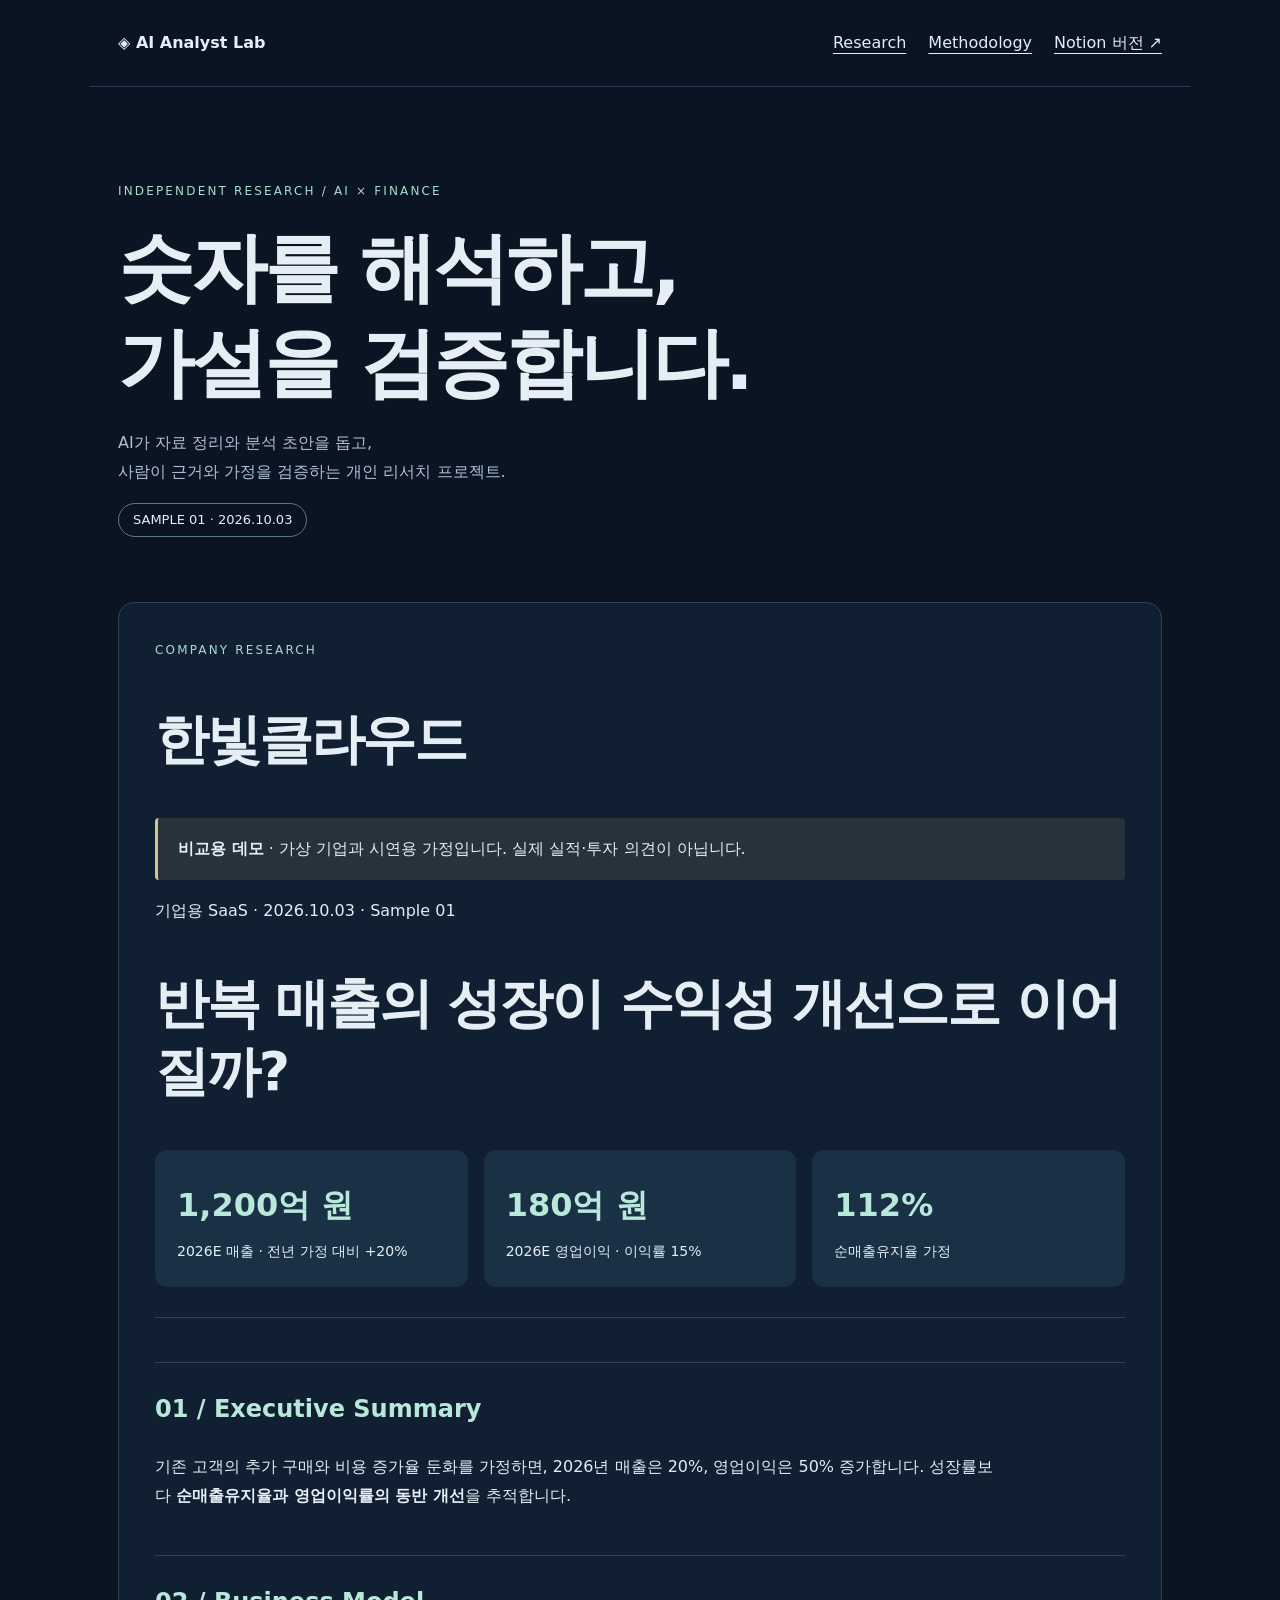
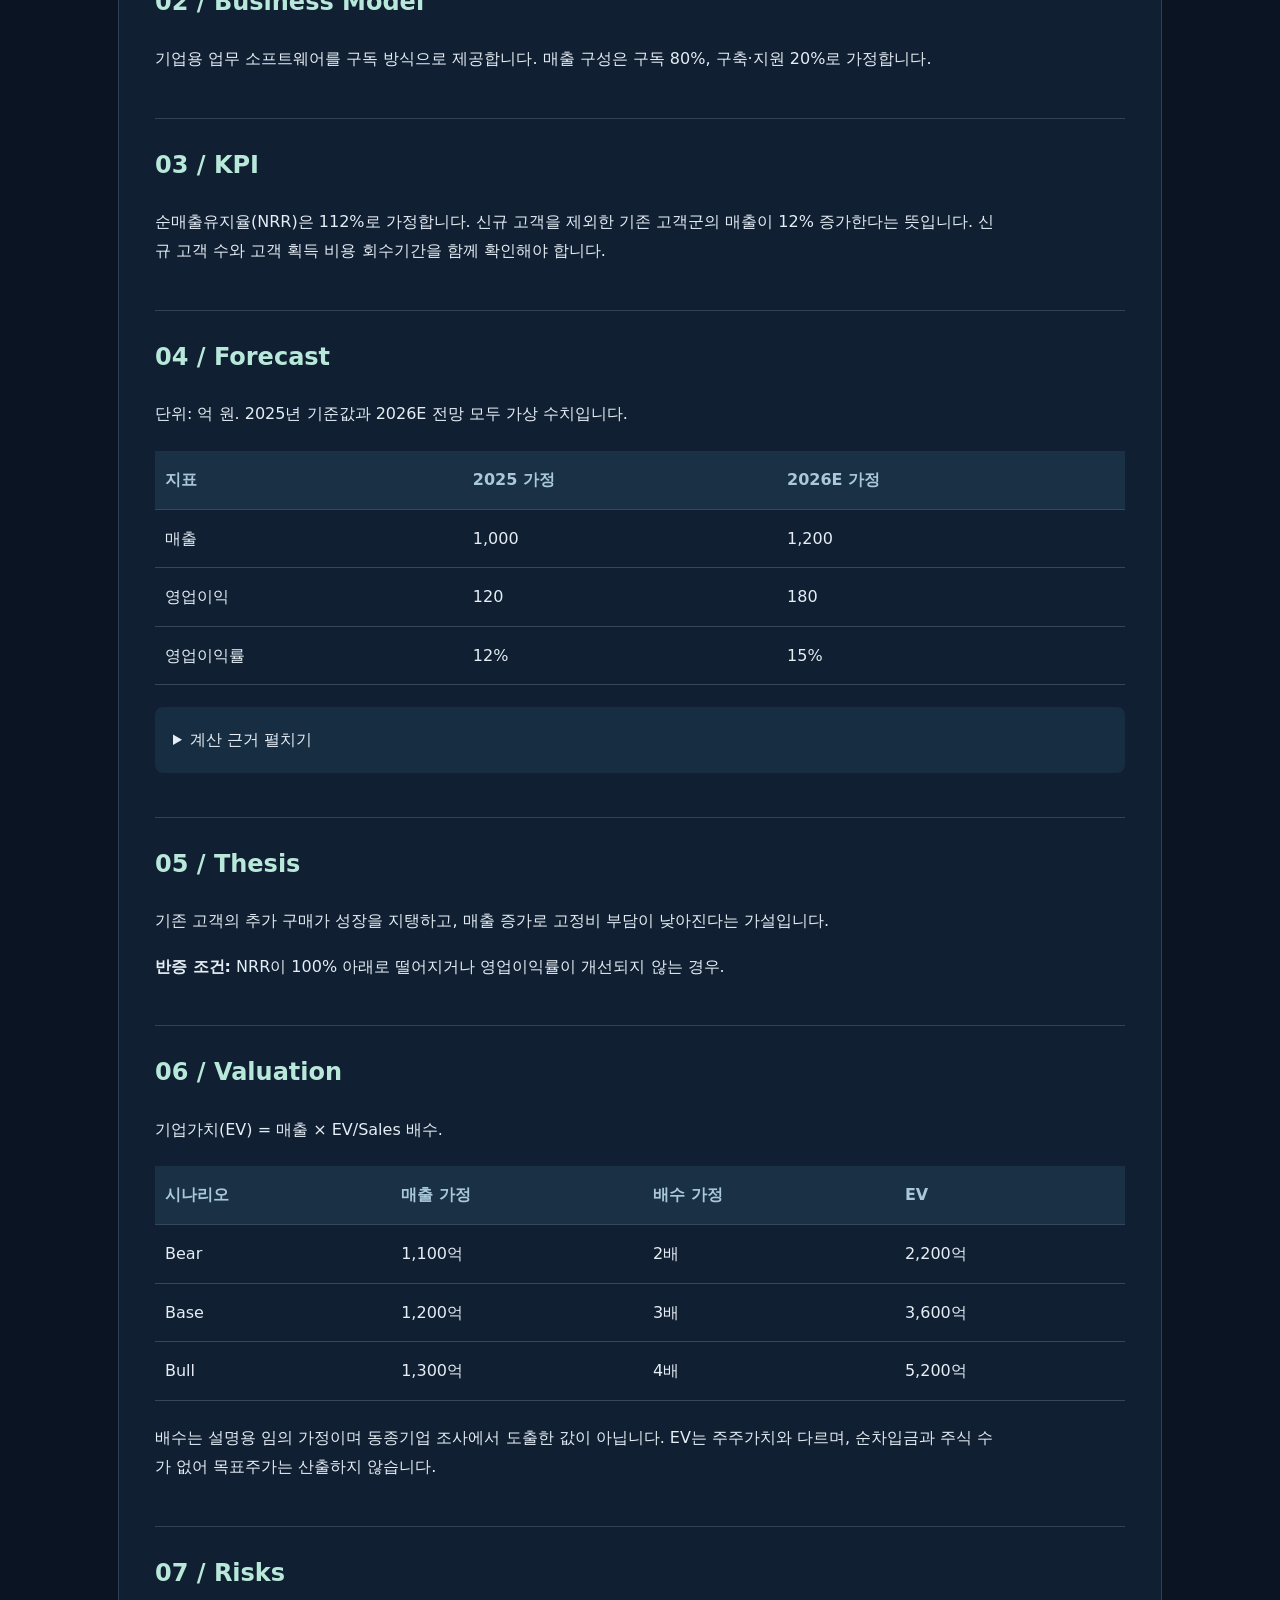
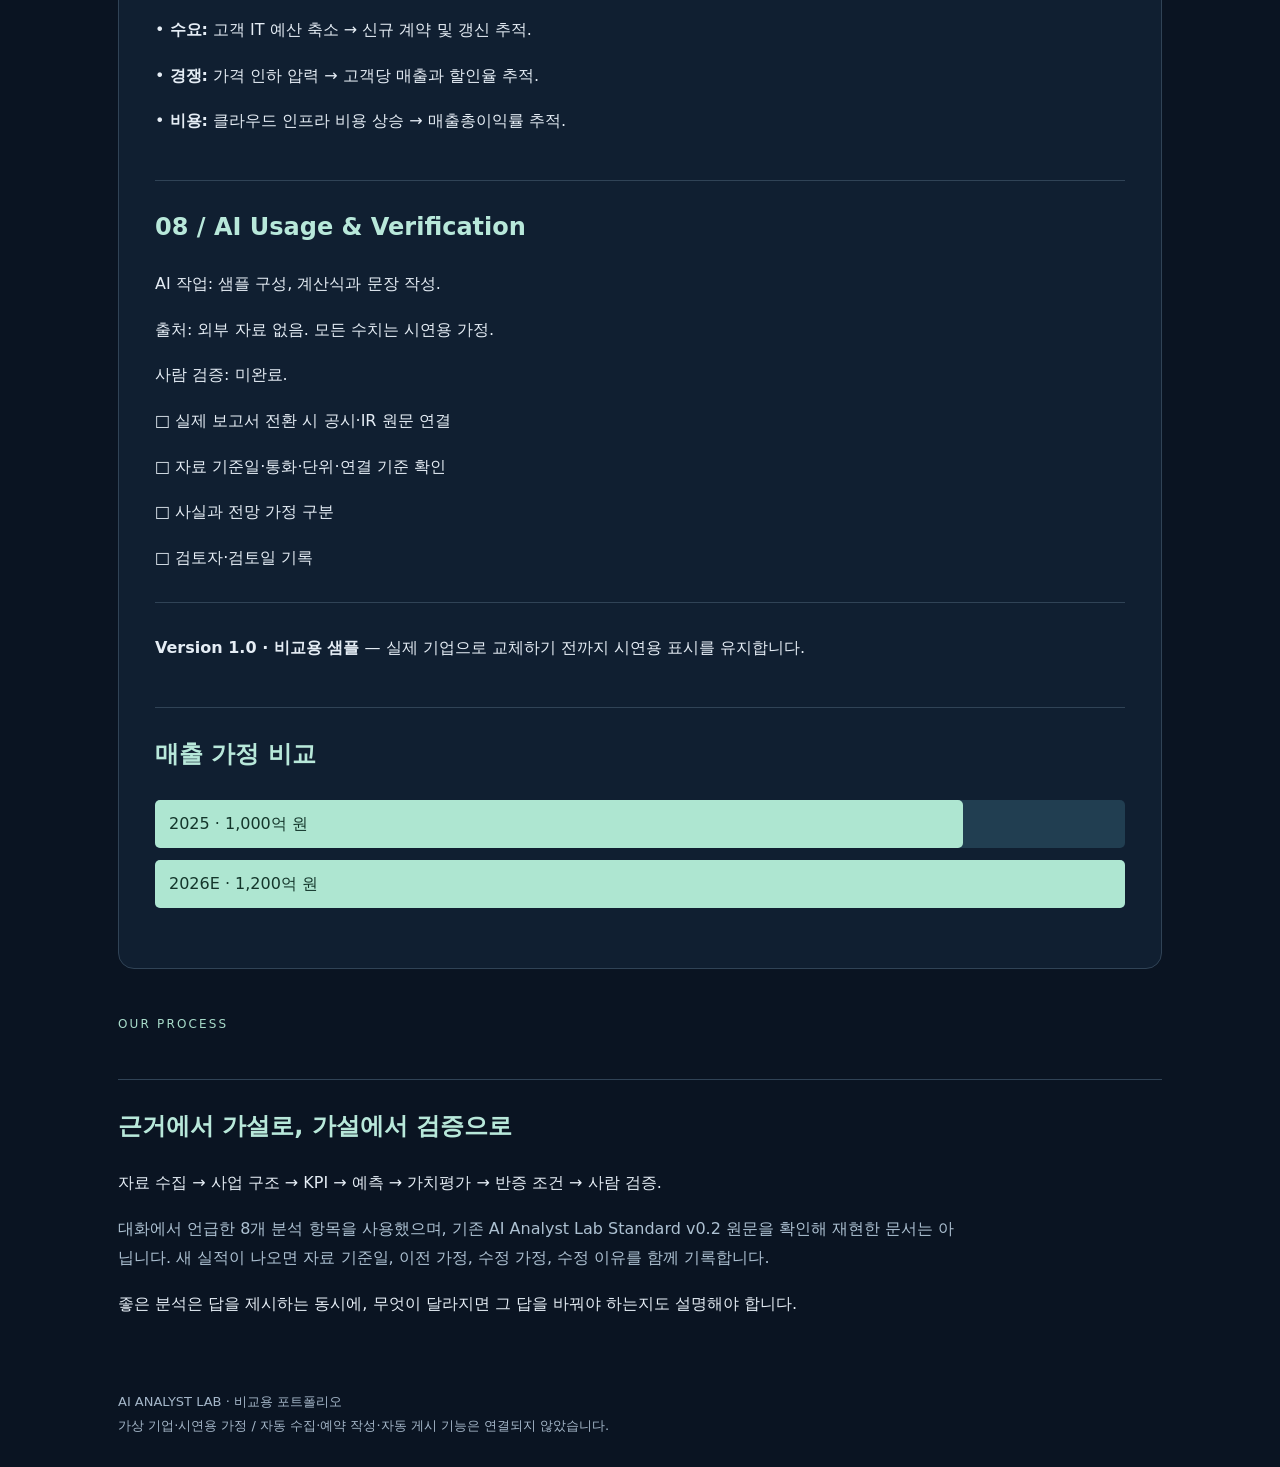
==== index.html @ e64917c1 "Create AI Analyst Lab portfolio comparison website" ====
<!doctype html><html lang="ko"><head><meta charset="utf-8"><meta name="viewport" content="width=device-width,initial-scale=1"><title>AI Analyst Lab — Research Portfolio</title><style>
:root{color-scheme:dark}*{box-sizing:border-box}html{scroll-behavior:smooth}body{margin:0;background:#0a1422;color:#e5edf5;font:16px/1.85 system-ui,-apple-system,sans-serif}a{color:inherit;text-underline-offset:5px}header,main,footer{max-width:1100px;margin:auto;padding:28px}header{display:flex;justify-content:space-between;gap:24px;flex-wrap:wrap;border-bottom:1px solid #293b50}nav{display:flex;gap:22px;flex-wrap:wrap}h1{font-size:clamp(32px,5vw,54px);line-height:1.25;letter-spacing:-.04em}h2{font-size:24px;margin-top:44px;padding-top:24px;border-top:1px solid #304356;color:#b8e8da}h3{font-size:32px;margin:4px 0;color:#b8e8da}p{max-width:850px}small,.muted{color:#adc1d2}.hero{padding:65px 0}.hero h1{font-size:clamp(40px,7vw,76px);margin:18px 0}.eyebrow{color:#a8dcca;letter-spacing:.18em;font-size:12px}.pill{display:inline-block;border:1px solid #597687;border-radius:20px;padding:4px 14px;font-size:13px}article{background:#101f31;padding:36px;border:1px solid #304356;border-radius:16px}aside{background:#26333b;padding:16px 20px;border-left:3px solid #d6c493;border-radius:4px}.stats{display:grid;grid-template-columns:repeat(3,1fr);gap:16px;margin:30px 0}.stat{padding:22px;background:#1a3045;border-radius:12px}.stat p{font-size:14px;margin:0}table{width:100%;border-collapse:collapse;margin:22px 0}td{padding:14px 10px;border-bottom:1px solid #34485a}tr:first-child{color:#a9c8d9;background:#1a3045;font-weight:bold}hr{border:0;border-top:1px solid #304356;margin:30px 0}details{padding:18px;background:#172d41;border-radius:8px}summary{cursor:pointer}.chart{display:grid;gap:12px;margin:24px 0}.track{background:#213e51;border-radius:5px}.track span{display:block;padding:9px 14px;background:#aee6d1;color:#14362b;border-radius:5px;white-space:nowrap}footer{color:#a5b7c9;font-size:13px}section{margin-top:44px}@media(max-width:650px){header,main,footer{padding:18px}.stats{grid-template-columns:1fr;gap:10px}article{padding:20px}td{padding:10px 5px;font-size:13px}.hero{padding:35px 0}h3{font-size:28px}}@media print{body,article{background:white;color:#222}header nav{display:none}h2,h3{color:#222}}
</style></head><body><header><b>◈ AI Analyst Lab</b><nav><a href="#research">Research</a><a href="#method">Methodology</a><a href="https://app.notion.com/p/3ed365db600d81509982d400313a8ce9">Notion 버전 ↗</a></nav></header><main><div class="hero"><div class="eyebrow">INDEPENDENT RESEARCH / AI × FINANCE</div><h1>숫자를 해석하고,<br>가설을 검증합니다.</h1><p class="muted">AI가 자료 정리와 분석 초안을 돕고,<br>사람이 근거와 가정을 검증하는 개인 리서치 프로젝트.</p><span class="pill">SAMPLE 01 · 2026.10.03</span></div><article id="research"><div class="eyebrow">COMPANY RESEARCH</div><h1>한빛클라우드</h1><aside>
<strong>비교용 데모</strong> · 가상 기업과 시연용 가정입니다. 실제 실적·투자 의견이 아닙니다.
</aside>
<p>기업용 SaaS · 2026.10.03 · Sample 01</p>
<h1>반복 매출의 성장이 수익성 개선으로 이어질까?</h1>
<div class="stats">
<div class="stat">
<h3>1,200억 원</h3>
<p>2026E 매출 · 전년 가정 대비 +20%</p>
</div>
<div class="stat">
<h3>180억 원</h3>
<p>2026E 영업이익 · 이익률 15%</p>
</div>
<div class="stat">
<h3>112%</h3>
<p>순매출유지율 가정</p>
</div>
</div>
<hr>

<h2>01 / Executive Summary</h2>
<p>기존 고객의 추가 구매와 비용 증가율 둔화를 가정하면, 2026년 매출은 20%, 영업이익은 50% 증가합니다. 성장률보다 <strong>순매출유지율과 영업이익률의 동반 개선</strong>을 추적합니다.</p>
<h2>02 / Business Model</h2>
<p>기업용 업무 소프트웨어를 구독 방식으로 제공합니다. 매출 구성은 구독 80%, 구축·지원 20%로 가정합니다.</p>
<h2>03 / KPI</h2>
<p>순매출유지율(NRR)은 112%로 가정합니다. 신규 고객을 제외한 기존 고객군의 매출이 12% 증가한다는 뜻입니다. 신규 고객 수와 고객 획득 비용 회수기간을 함께 확인해야 합니다.</p>
<h2>04 / Forecast</h2>
<p>단위: 억 원. 2025년 기준값과 2026E 전망 모두 가상 수치입니다.</p>
<table>
<tr><td>지표</td><td>2025 가정</td><td>2026E 가정</td></tr>
<tr><td>매출</td><td>1,000</td><td>1,200</td></tr>
<tr><td>영업이익</td><td>120</td><td>180</td></tr>
<tr><td>영업이익률</td><td>12%</td><td>15%</td></tr>
</table>
<details>
<summary>계산 근거 펼치기</summary>
<p>매출: 1,000 × 1.20 = 1,200억 원</p>
<p>영업이익: 1,200 × 15% = 180억 원</p>
<p>영업이익 증가율: 180 ÷ 120 − 1 = 50%</p>
</details>
<h2>05 / Thesis</h2>
<p>기존 고객의 추가 구매가 성장을 지탱하고, 매출 증가로 고정비 부담이 낮아진다는 가설입니다.</p>
<strong>반증 조건:</strong> NRR이 100% 아래로 떨어지거나 영업이익률이 개선되지 않는 경우.
<h2>06 / Valuation</h2>
<p>기업가치(EV) = 매출 × EV/Sales 배수.</p>
<table>
<tr><td>시나리오</td><td>매출 가정</td><td>배수 가정</td><td>EV</td></tr>
<tr><td>Bear</td><td>1,100억</td><td>2배</td><td>2,200억</td></tr>
<tr><td>Base</td><td>1,200억</td><td>3배</td><td>3,600억</td></tr>
<tr><td>Bull</td><td>1,300억</td><td>4배</td><td>5,200억</td></tr>
</table>
<p>배수는 설명용 임의 가정이며 동종기업 조사에서 도출한 값이 아닙니다. EV는 주주가치와 다르며, 순차입금과 주식 수가 없어 목표주가는 산출하지 않습니다.</p>
<h2>07 / Risks</h2>
<p>• <strong>수요:</strong> 고객 IT 예산 축소 → 신규 계약 및 갱신 추적.</p>
<p>• <strong>경쟁:</strong> 가격 인하 압력 → 고객당 매출과 할인율 추적.</p>
<p>• <strong>비용:</strong> 클라우드 인프라 비용 상승 → 매출총이익률 추적.</p>
<h2>08 / AI Usage & Verification</h2>
<p>AI 작업: 샘플 구성, 계산식과 문장 작성.</p>
<p>출처: 외부 자료 없음. 모든 수치는 시연용 가정.</p>
<p>사람 검증: 미완료.</p>
<p>□ 실제 보고서 전환 시 공시·IR 원문 연결</p>
<p>□ 자료 기준일·통화·단위·연결 기준 확인</p>
<p>□ 사실과 전망 가정 구분</p>
<p>□ 검토자·검토일 기록</p>
<hr>
<strong>Version 1.0 · 비교용 샘플</strong> — 실제 기업으로 교체하기 전까지 시연용 표시를 유지합니다.<h2>매출 가정 비교</h2><div class="chart" aria-label="2025년 매출 1000억 원, 2026년 매출 1200억 원 가정"><div class="track"><span style="width:83.33%">2025 · 1,000억 원</span></div><div class="track"><span style="width:100%">2026E · 1,200억 원</span></div></div></article><section id="method"><div class="eyebrow">OUR PROCESS</div><h2>근거에서 가설로, 가설에서 검증으로</h2><p>자료 수집 → 사업 구조 → KPI → 예측 → 가치평가 → 반증 조건 → 사람 검증.</p><p class="muted">대화에서 언급한 8개 분석 항목을 사용했으며, 기존 AI Analyst Lab Standard v0.2 원문을 확인해 재현한 문서는 아닙니다. 새 실적이 나오면 자료 기준일, 이전 가정, 수정 가정, 수정 이유를 함께 기록합니다.</p><p>좋은 분석은 답을 제시하는 동시에, 무엇이 달라지면 그 답을 바꿔야 하는지도 설명해야 합니다.</p></section></main><footer>AI ANALYST LAB · 비교용 포트폴리오<br>가상 기업·시연용 가정 / 자동 수집·예약 작성·자동 게시 기능은 연결되지 않았습니다.</footer></body></html>
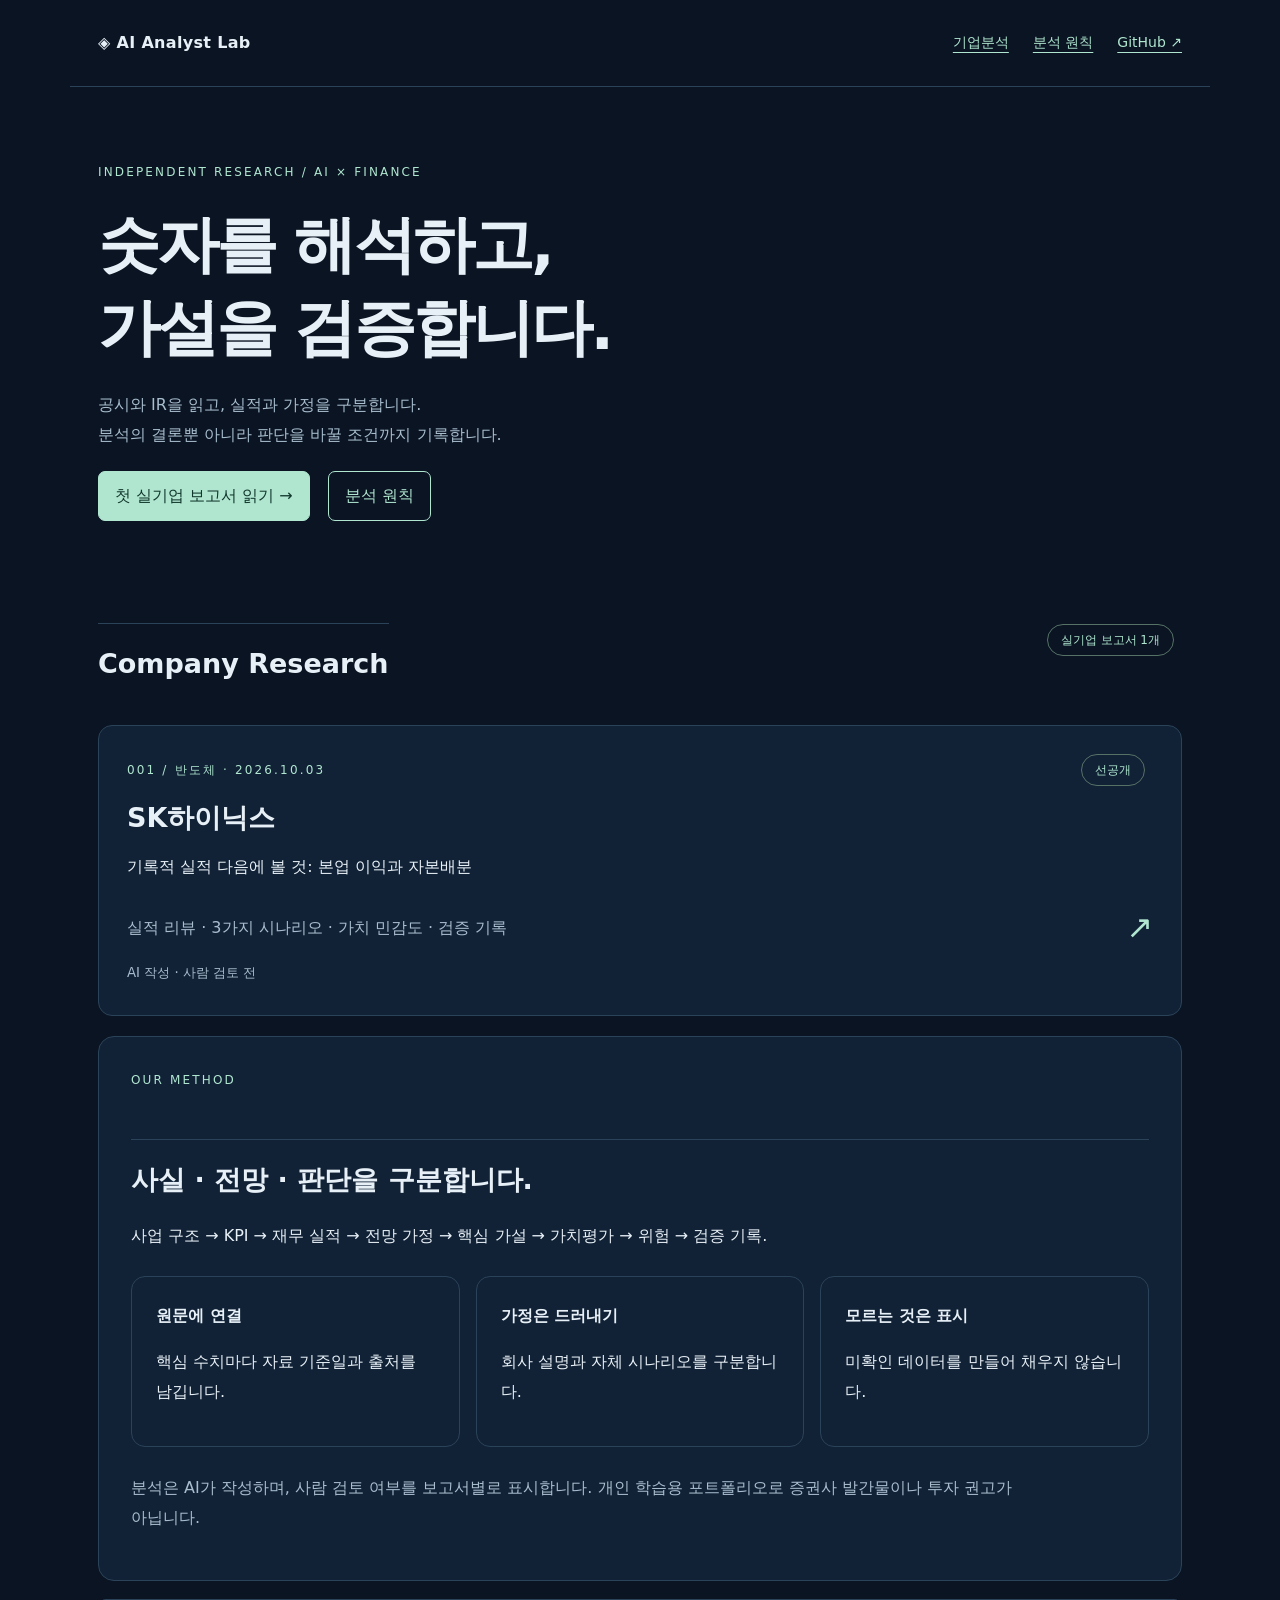
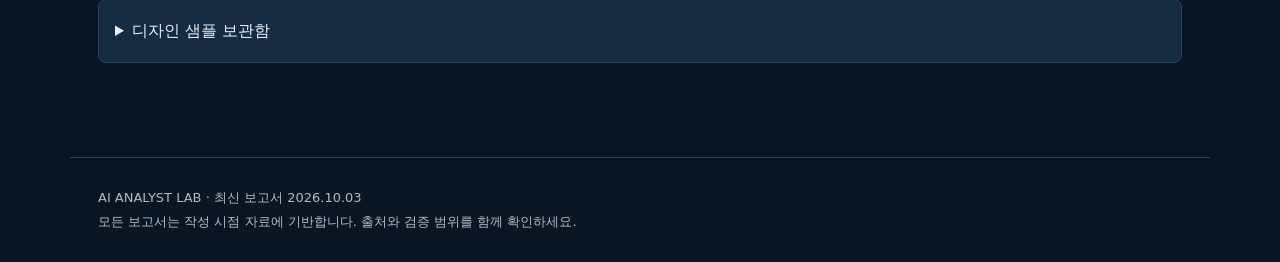
==== commit 7e7c3442: "Publish SK hynix research and establish scheduled GitHub reporting" ====
--- a/index.html
+++ b/index.html
@@ -1,69 +1 @@
-<!doctype html><html lang="ko"><head><meta charset="utf-8"><meta name="viewport" content="width=device-width,initial-scale=1"><title>AI Analyst Lab — Research Portfolio</title><style>
-:root{color-scheme:dark}*{box-sizing:border-box}html{scroll-behavior:smooth}body{margin:0;background:#0a1422;color:#e5edf5;font:16px/1.85 system-ui,-apple-system,sans-serif}a{color:inherit;text-underline-offset:5px}header,main,footer{max-width:1100px;margin:auto;padding:28px}header{display:flex;justify-content:space-between;gap:24px;flex-wrap:wrap;border-bottom:1px solid #293b50}nav{display:flex;gap:22px;flex-wrap:wrap}h1{font-size:clamp(32px,5vw,54px);line-height:1.25;letter-spacing:-.04em}h2{font-size:24px;margin-top:44px;padding-top:24px;border-top:1px solid #304356;color:#b8e8da}h3{font-size:32px;margin:4px 0;color:#b8e8da}p{max-width:850px}small,.muted{color:#adc1d2}.hero{padding:65px 0}.hero h1{font-size:clamp(40px,7vw,76px);margin:18px 0}.eyebrow{color:#a8dcca;letter-spacing:.18em;font-size:12px}.pill{display:inline-block;border:1px solid #597687;border-radius:20px;padding:4px 14px;font-size:13px}article{background:#101f31;padding:36px;border:1px solid #304356;border-radius:16px}aside{background:#26333b;padding:16px 20px;border-left:3px solid #d6c493;border-radius:4px}.stats{display:grid;grid-template-columns:repeat(3,1fr);gap:16px;margin:30px 0}.stat{padding:22px;background:#1a3045;border-radius:12px}.stat p{font-size:14px;margin:0}table{width:100%;border-collapse:collapse;margin:22px 0}td{padding:14px 10px;border-bottom:1px solid #34485a}tr:first-child{color:#a9c8d9;background:#1a3045;font-weight:bold}hr{border:0;border-top:1px solid #304356;margin:30px 0}details{padding:18px;background:#172d41;border-radius:8px}summary{cursor:pointer}.chart{display:grid;gap:12px;margin:24px 0}.track{background:#213e51;border-radius:5px}.track span{display:block;padding:9px 14px;background:#aee6d1;color:#14362b;border-radius:5px;white-space:nowrap}footer{color:#a5b7c9;font-size:13px}section{margin-top:44px}@media(max-width:650px){header,main,footer{padding:18px}.stats{grid-template-columns:1fr;gap:10px}article{padding:20px}td{padding:10px 5px;font-size:13px}.hero{padding:35px 0}h3{font-size:28px}}@media print{body,article{background:white;color:#222}header nav{display:none}h2,h3{color:#222}}
-</style></head><body><header><b>◈ AI Analyst Lab</b><nav><a href="#research">Research</a><a href="#method">Methodology</a><a href="https://app.notion.com/p/3ed365db600d81509982d400313a8ce9">Notion 버전 ↗</a></nav></header><main><div class="hero"><div class="eyebrow">INDEPENDENT RESEARCH / AI × FINANCE</div><h1>숫자를 해석하고,<br>가설을 검증합니다.</h1><p class="muted">AI가 자료 정리와 분석 초안을 돕고,<br>사람이 근거와 가정을 검증하는 개인 리서치 프로젝트.</p><span class="pill">SAMPLE 01 · 2026.10.03</span></div><article id="research"><div class="eyebrow">COMPANY RESEARCH</div><h1>한빛클라우드</h1><aside>
-<strong>비교용 데모</strong> · 가상 기업과 시연용 가정입니다. 실제 실적·투자 의견이 아닙니다.
-</aside>
-<p>기업용 SaaS · 2026.10.03 · Sample 01</p>
-<h1>반복 매출의 성장이 수익성 개선으로 이어질까?</h1>
-<div class="stats">
-<div class="stat">
-<h3>1,200억 원</h3>
-<p>2026E 매출 · 전년 가정 대비 +20%</p>
-</div>
-<div class="stat">
-<h3>180억 원</h3>
-<p>2026E 영업이익 · 이익률 15%</p>
-</div>
-<div class="stat">
-<h3>112%</h3>
-<p>순매출유지율 가정</p>
-</div>
-</div>
-<hr>
-
-<h2>01 / Executive Summary</h2>
-<p>기존 고객의 추가 구매와 비용 증가율 둔화를 가정하면, 2026년 매출은 20%, 영업이익은 50% 증가합니다. 성장률보다 <strong>순매출유지율과 영업이익률의 동반 개선</strong>을 추적합니다.</p>
-<h2>02 / Business Model</h2>
-<p>기업용 업무 소프트웨어를 구독 방식으로 제공합니다. 매출 구성은 구독 80%, 구축·지원 20%로 가정합니다.</p>
-<h2>03 / KPI</h2>
-<p>순매출유지율(NRR)은 112%로 가정합니다. 신규 고객을 제외한 기존 고객군의 매출이 12% 증가한다는 뜻입니다. 신규 고객 수와 고객 획득 비용 회수기간을 함께 확인해야 합니다.</p>
-<h2>04 / Forecast</h2>
-<p>단위: 억 원. 2025년 기준값과 2026E 전망 모두 가상 수치입니다.</p>
-<table>
-<tr><td>지표</td><td>2025 가정</td><td>2026E 가정</td></tr>
-<tr><td>매출</td><td>1,000</td><td>1,200</td></tr>
-<tr><td>영업이익</td><td>120</td><td>180</td></tr>
-<tr><td>영업이익률</td><td>12%</td><td>15%</td></tr>
-</table>
-<details>
-<summary>계산 근거 펼치기</summary>
-<p>매출: 1,000 × 1.20 = 1,200억 원</p>
-<p>영업이익: 1,200 × 15% = 180억 원</p>
-<p>영업이익 증가율: 180 ÷ 120 − 1 = 50%</p>
-</details>
-<h2>05 / Thesis</h2>
-<p>기존 고객의 추가 구매가 성장을 지탱하고, 매출 증가로 고정비 부담이 낮아진다는 가설입니다.</p>
-<strong>반증 조건:</strong> NRR이 100% 아래로 떨어지거나 영업이익률이 개선되지 않는 경우.
-<h2>06 / Valuation</h2>
-<p>기업가치(EV) = 매출 × EV/Sales 배수.</p>
-<table>
-<tr><td>시나리오</td><td>매출 가정</td><td>배수 가정</td><td>EV</td></tr>
-<tr><td>Bear</td><td>1,100억</td><td>2배</td><td>2,200억</td></tr>
-<tr><td>Base</td><td>1,200억</td><td>3배</td><td>3,600억</td></tr>
-<tr><td>Bull</td><td>1,300억</td><td>4배</td><td>5,200억</td></tr>
-</table>
-<p>배수는 설명용 임의 가정이며 동종기업 조사에서 도출한 값이 아닙니다. EV는 주주가치와 다르며, 순차입금과 주식 수가 없어 목표주가는 산출하지 않습니다.</p>
-<h2>07 / Risks</h2>
-<p>• <strong>수요:</strong> 고객 IT 예산 축소 → 신규 계약 및 갱신 추적.</p>
-<p>• <strong>경쟁:</strong> 가격 인하 압력 → 고객당 매출과 할인율 추적.</p>
-<p>• <strong>비용:</strong> 클라우드 인프라 비용 상승 → 매출총이익률 추적.</p>
-<h2>08 / AI Usage & Verification</h2>
-<p>AI 작업: 샘플 구성, 계산식과 문장 작성.</p>
-<p>출처: 외부 자료 없음. 모든 수치는 시연용 가정.</p>
-<p>사람 검증: 미완료.</p>
-<p>□ 실제 보고서 전환 시 공시·IR 원문 연결</p>
-<p>□ 자료 기준일·통화·단위·연결 기준 확인</p>
-<p>□ 사실과 전망 가정 구분</p>
-<p>□ 검토자·검토일 기록</p>
-<hr>
-<strong>Version 1.0 · 비교용 샘플</strong> — 실제 기업으로 교체하기 전까지 시연용 표시를 유지합니다.<h2>매출 가정 비교</h2><div class="chart" aria-label="2025년 매출 1000억 원, 2026년 매출 1200억 원 가정"><div class="track"><span style="width:83.33%">2025 · 1,000억 원</span></div><div class="track"><span style="width:100%">2026E · 1,200억 원</span></div></div></article><section id="method"><div class="eyebrow">OUR PROCESS</div><h2>근거에서 가설로, 가설에서 검증으로</h2><p>자료 수집 → 사업 구조 → KPI → 예측 → 가치평가 → 반증 조건 → 사람 검증.</p><p class="muted">대화에서 언급한 8개 분석 항목을 사용했으며, 기존 AI Analyst Lab Standard v0.2 원문을 확인해 재현한 문서는 아닙니다. 새 실적이 나오면 자료 기준일, 이전 가정, 수정 가정, 수정 이유를 함께 기록합니다.</p><p>좋은 분석은 답을 제시하는 동시에, 무엇이 달라지면 그 답을 바꿔야 하는지도 설명해야 합니다.</p></section></main><footer>AI ANALYST LAB · 비교용 포트폴리오<br>가상 기업·시연용 가정 / 자동 수집·예약 작성·자동 게시 기능은 연결되지 않았습니다.</footer></body></html>+<!doctype html><html lang="ko"><head><meta charset="utf-8"><meta name="viewport" content="width=device-width,initial-scale=1"><meta name="description" content="공시에서 가설로, 가설에서 검증으로. AI Analyst Lab 기업분석 포트폴리오."><title>AI Analyst Lab — 기업분석 포트폴리오</title><link rel="stylesheet" href="assets/site.css"></head><body><a class="skip" href="#content">본문 바로가기</a><header><a class="brand" href="./">◈ AI Analyst Lab</a><nav><a href="#reports">기업분석</a><a href="#method">분석 원칙</a><a href="https://github.com/Wook321/ai-analyst-lab">GitHub ↗</a></nav></header><main id="content"><div class="hero"><div class="eyebrow">INDEPENDENT RESEARCH / AI × FINANCE</div><h1>숫자를 해석하고,<br>가설을 검증합니다.</h1><p class="muted">공시와 IR을 읽고, 실적과 가정을 구분합니다.<br>분석의 결론뿐 아니라 판단을 바꿀 조건까지 기록합니다.</p><div class="actions"><a class="button primary" href="reports/2026-10-03-sk-hynix.html">첫 실기업 보고서 읽기 →</a><a class="button" href="#method">분석 원칙</a></div></div><section id="reports"><div class="card-row"><h2>Company Research</h2><span class="tag">실기업 보고서 1개</span></div><a class="report-card" href="reports/2026-10-03-sk-hynix.html"><div class="card-row"><span class="eyebrow">001 / 반도체 · 2026.10.03</span><span class="tag">선공개</span></div><h2>SK하이닉스</h2><p>기록적 실적 다음에 볼 것: 본업 이익과 자본배분</p><div class="card-row"><span class="muted">실적 리뷰 · 3가지 시나리오 · 가치 민감도 · 검증 기록</span><span class="arrow">↗</span></div><small>AI 작성 · 사람 검토 전</small></a></section><section id="method" class="panel"><div class="eyebrow">OUR METHOD</div><h2>사실 · 전망 · 판단을 구분합니다.</h2><p>사업 구조 → KPI → 재무 실적 → 전망 가정 → 핵심 가설 → 가치평가 → 위험 → 검증 기록.</p><div class="stats"><div class="stat"><b>원문에 연결</b><p>핵심 수치마다 자료 기준일과 출처를 남깁니다.</p></div><div class="stat"><b>가정은 드러내기</b><p>회사 설명과 자체 시나리오를 구분합니다.</p></div><div class="stat"><b>모르는 것은 표시</b><p>미확인 데이터를 만들어 채우지 않습니다.</p></div></div><p class="muted">분석은 AI가 작성하며, 사람 검토 여부를 보고서별로 표시합니다. 개인 학습용 포트폴리오로 증권사 발간물이나 투자 권고가 아닙니다.</p></section><details><summary>디자인 샘플 보관함</summary><p>최초 비교용 가상 기업은 실제 기업분석과 분리해 보관합니다.</p><a href="samples/hanbit-cloud.html">한빛클라우드 — 가상 기업 샘플</a></details></main><footer>AI ANALYST LAB · 최신 보고서 2026.10.03<br>모든 보고서는 작성 시점 자료에 기반합니다. 출처와 검증 범위를 함께 확인하세요.</footer></body></html>
--- a/assets/site.css
+++ b/assets/site.css
@@ -0,0 +1 @@
+:root{color-scheme:dark;--bg:#0a1422;--panel:#112236;--line:#2b4359;--ink:#e8f0f7;--muted:#a8bdce;--green:#b0e6d0;--gold:#e4c69b}*{box-sizing:border-box}html{scroll-behavior:smooth;scroll-padding-top:24px}body{margin:0;background:var(--bg);color:var(--ink);font:16px/1.85 system-ui,-apple-system,"Segoe UI",sans-serif}a{color:var(--green);text-underline-offset:5px}a:hover{color:white}a:focus-visible,summary:focus-visible{outline:3px solid var(--gold);outline-offset:5px}.skip{position:absolute;left:12px;top:-70px;background:white;color:black;padding:8px}.skip:focus{top:10px}header,main,footer{max-width:1140px;margin:auto;padding:28px}header{display:flex;justify-content:space-between;gap:20px;align-items:center;border-bottom:1px solid var(--line);flex-wrap:wrap}.brand{font-weight:750;color:var(--ink);text-decoration:none;letter-spacing:.02em}nav{display:flex;gap:24px;flex-wrap:wrap;font-size:14px}h1,h2,h3{line-height:1.35}h1{font-size:clamp(34px,5.5vw,62px);letter-spacing:-.045em;margin:20px 0}h2{font-size:27px;padding-top:22px;margin-top:48px;border-top:1px solid var(--line)}h3{font-size:20px;margin-top:30px}p{max-width:900px}.hero{padding:46px 0 32px}.eyebrow{font-size:12px;letter-spacing:.18em;color:var(--green)}.muted,small{color:var(--muted)}.tag{display:inline-block;border:1px solid #567267;border-radius:22px;padding:4px 13px;font-size:12px;color:var(--green);margin-right:8px}.notice{border-left:3px solid var(--gold);background:#273238;padding:16px 20px;border-radius:4px}.stats{display:grid;grid-template-columns:repeat(3,1fr);gap:16px;margin:26px 0}.stat{background:var(--panel);padding:24px;border:1px solid var(--line);border-radius:14px}.stat strong{display:block;font-size:36px;color:var(--green);line-height:1.5}.stat small{display:block}.layout{display:grid;grid-template-columns:190px minmax(0,1fr);gap:30px}.toc{position:sticky;top:24px;align-self:start;display:grid;gap:10px;font-size:13px}.toc a{color:var(--muted);text-decoration:none}.toc a:hover{color:var(--green)}article,.panel{background:var(--panel);border:1px solid var(--line);border-radius:16px;padding:32px;min-width:0}article>h1{font-size:28px}article>h2:first-of-type{margin-top:24px}.table-wrap{overflow-x:auto;margin:24px 0}table{width:100%;border-collapse:collapse;font-size:14px;white-space:normal}th,td{padding:12px 10px;border-bottom:1px solid var(--line);text-align:left;vertical-align:top}th{background:#1c354a;color:var(--green)}td:not(:first-child){font-variant-numeric:tabular-nums}li{margin:8px 0}code{background:#1c354a;padding:2px 5px;border-radius:3px}.report-card{display:block;text-decoration:none;color:var(--ink);background:var(--panel);border:1px solid var(--line);padding:28px;border-radius:14px;margin:20px 0}.report-card:hover{border-color:var(--green);color:var(--ink)}.report-card h2{margin:14px 0;padding:0;border:0}.card-row{display:flex;gap:20px;justify-content:space-between;align-items:center;flex-wrap:wrap}.arrow{font-size:32px;color:var(--green)}.chart{padding:24px;border:1px solid var(--line);border-radius:14px;margin:24px 0;background:#0e1c2b}.chart-row{display:grid;grid-template-columns:55px 1fr 70px;align-items:center;gap:12px;margin:14px 0;font-size:13px}.track{background:#263e51;height:22px;border-radius:4px}.fill{background:var(--green);height:100%;border-radius:4px}.key{font-size:13px;color:var(--muted)}details{background:#142b40;border:1px solid var(--line);border-radius:8px;padding:16px;margin:18px 0}summary{cursor:pointer}footer{font-size:13px;color:var(--muted);border-top:1px solid var(--line);margin-top:48px}.actions{display:flex;gap:18px;flex-wrap:wrap;margin:22px 0}.button{padding:9px 16px;border:1px solid var(--green);border-radius:7px;text-decoration:none}.button.primary{background:var(--green);color:#12382d}hr{border:0;border-top:1px solid var(--line);margin:30px 0}@media(max-width:800px){.layout{grid-template-columns:1fr}.toc{position:static;display:flex;flex-wrap:wrap;gap:12px;border-bottom:1px solid var(--line);padding-bottom:20px}.stats{gap:10px}.stat{padding:16px}.stat strong{font-size:28px}}@media(max-width:550px){header,main,footer{padding:18px}.stats{grid-template-columns:1fr}.stat{padding:18px}.hero{padding:28px 0}article,.panel{padding:20px}h2{font-size:23px}table{min-width:440px}nav{gap:16px}.chart-row{grid-template-columns:42px 1fr 60px;gap:8px}article>h1{font-size:24px}}@media print{:root{color-scheme:light}body{background:#fff;color:#222}.toc,header nav,.actions{display:none}.layout{display:block}article,.panel,.stat,.chart{background:#fff;color:#222;border-color:#ddd}h2{break-after:avoid}.stat strong,a,th{color:#164c3d}table,figure{break-inside:avoid}.muted,small,footer{color:#555}.notice{background:#eee}.stats{grid-template-columns:repeat(3,1fr)}}
